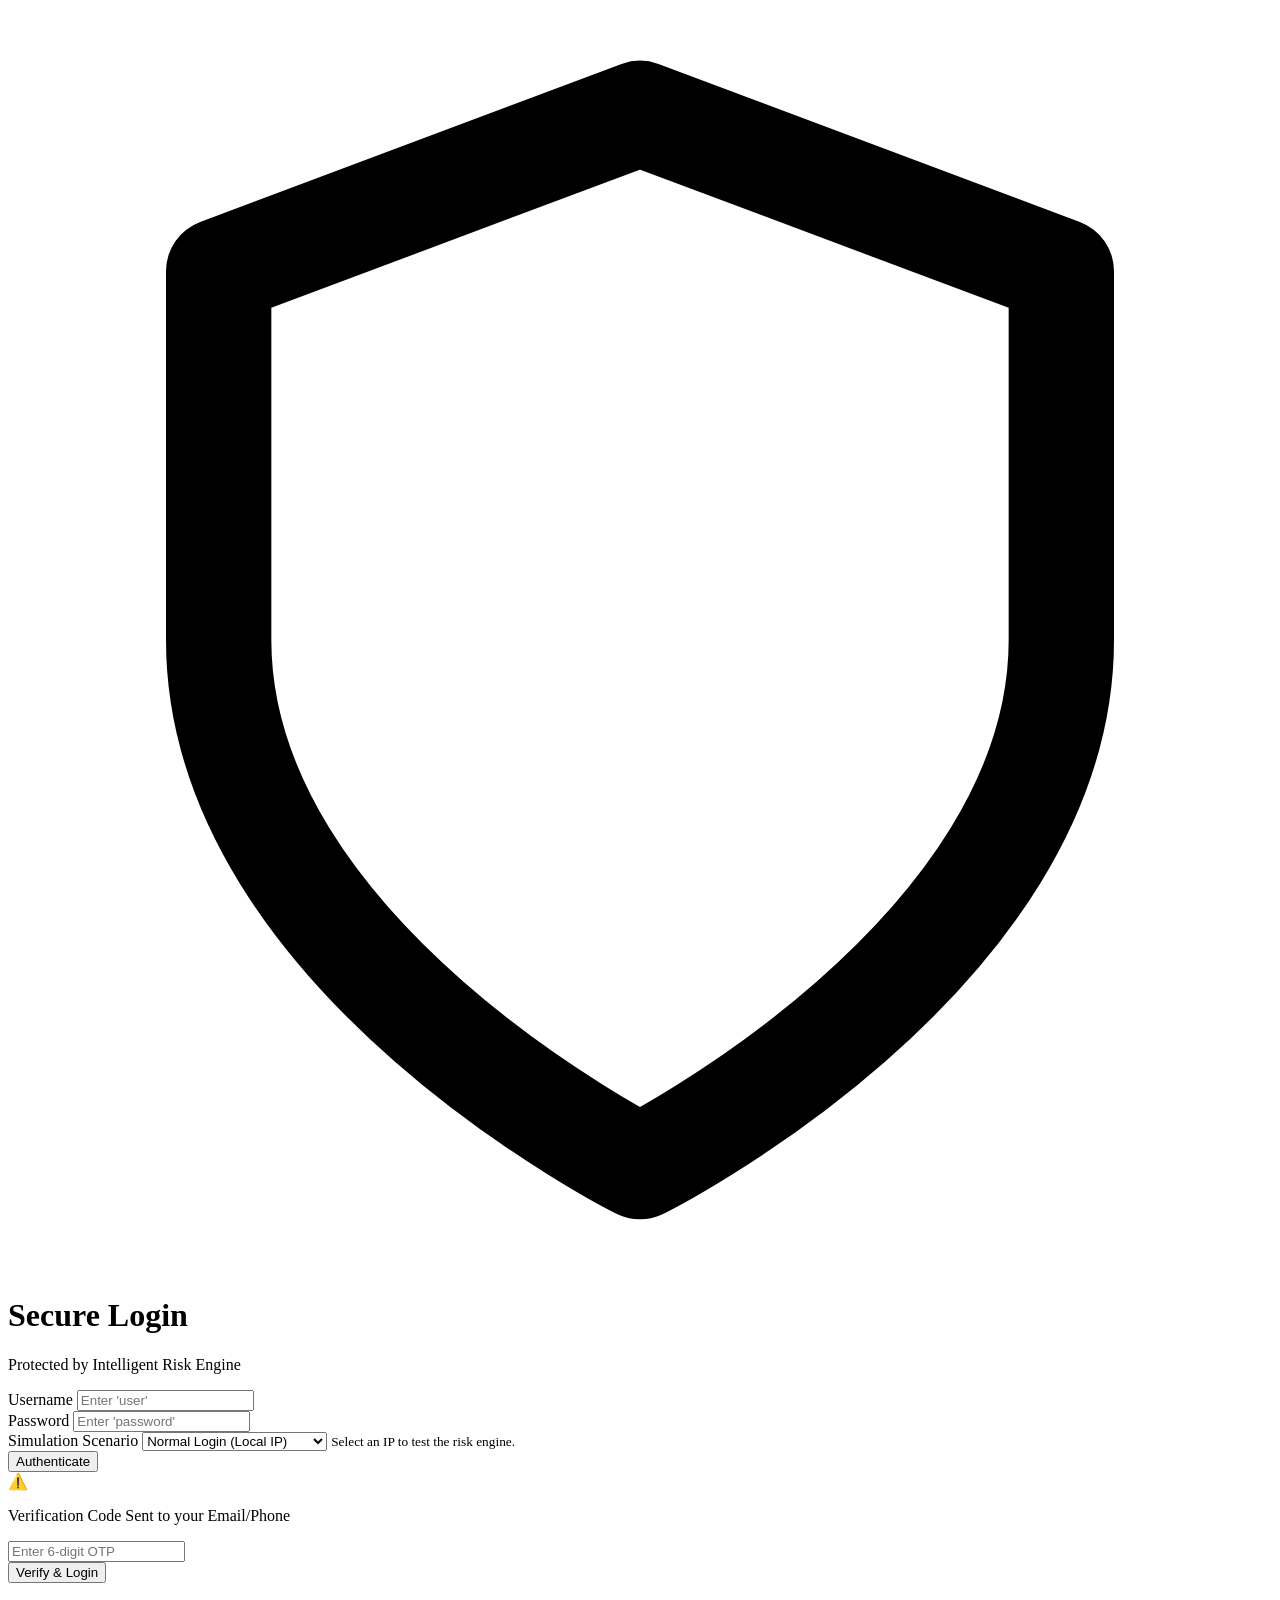
==== src/main/resources/static/index.html @ 78e31d63 "html" ====
<!DOCTYPE html>
<html lang="en">
<head>
    <meta charset="UTF-8">
    <meta name="viewport" content="width=device-width, initial-scale=1.0">
    <title>Secure Login | Fraud Detection System</title>
    <link href="https://fonts.googleapis.com/css2?family=Inter:wght@300;400;600;800&display=swap" rel="stylesheet">
    <link rel="stylesheet" href="css/styles.css">
</head>
<body>
    <div class="blob blob-1"></div>
    <div class="blob blob-2"></div>
    
    <div class="login-container glass-panel">
        <div class="logo">
            <svg viewBox="0 0 24 24" fill="none" xmlns="http://www.w3.org/2000/svg">
                <path d="M12 22s8-4 8-10V5l-8-3-8 3v7c0 6 8 10 8 10z" stroke="currentColor" stroke-width="2" stroke-linecap="round" stroke-linejoin="round"/>
            </svg>
        </div>
        <h1>Secure Login</h1>
        <p class="subtitle">Protected by Intelligent Risk Engine</p>
        
        <form id="loginForm">
            <div class="input-group">
                <label for="username">Username</label>
                <input type="text" id="username" name="username" placeholder="Enter 'user'" required>
            </div>
            
            <div class="input-group">
                <label for="password">Password</label>
                <input type="password" id="password" name="password" placeholder="Enter 'password'" required>
            </div>

            <div class="testing-controls">
                <label for="mockIp">Simulation Scenario</label>
                <select id="mockIp">
                    <option value="127.0.0.1">Normal Login (Local IP)</option>
                    <option value="203.0.113.50">VPN Simulation (Russia IP)</option>
                    <option value="198.51.100.22">VPN Simulation (China IP)</option>
                </select>
                <small>Select an IP to test the risk engine.</small>
            </div>

            <button type="submit" class="btn-primary" id="loginBtn">Authenticate <span class="loader hidden" id="loginLoader"></span></button>
        </form>

        <div id="alertBox" class="alert hidden">
            <span id="alertIcon">⚠️</span>
            <p id="alertMessage"></p>
        </div>
        
        <div id="otpBox" class="otp-container hidden">
            <p>Verification Code Sent to your Email/Phone</p>
            <div class="input-group">
                <input type="text" id="otpCode" placeholder="Enter 6-digit OTP">
            </div>
            <button class="btn-secondary" onclick="window.location.reload()">Verify & Login</button>
        </div>
        
        <div style="margin-top:20px; text-align:center;">
             <a href="dashboard.html" style="color: #a0aec0; font-size: 0.85rem; text-decoration: none;">View Admin Dashboard &rarr;</a>
        </div>
    </div>

    <script>
        document.getElementById('loginForm').addEventListener('submit', async (e) => {
            e.preventDefault();
            
            const btn = document.getElementById('loginBtn');
            const loader = document.getElementById('loginLoader');
            const alertBox = document.getElementById('alertBox');
            const otpBox = document.getElementById('otpBox');
            const alertMsg = document.getElementById('alertMessage');
            const mockIp = document.getElementById('mockIp').value;
            
            btn.disabled = true;
            loader.classList.remove('hidden');
            alertBox.classList.add('hidden');
            alertBox.className = 'alert hidden'; // reset classes
            otpBox.classList.add('hidden');

            const payload = {
                username: e.target.username.value,
                password: e.target.password.value
            };

            try {
                const response = await fetch('/api/auth/login', {
                    method: 'POST',
                    headers: {
                        'Content-Type': 'application/json',
                        'X-Mock-IP': mockIp
                    },
                    body: JSON.stringify(payload)
                });
                
                const data = await response.json();
                
                alertBox.classList.remove('hidden');
                
                if (data.action === 'SAFE') {
                    alertBox.classList.add('alert-success');
                    alertMsg.textContent = `Access Granted. Risk Score: ${data.riskScore}/100. ${data.message}`;
                    setTimeout(() => {
                        window.location.href = 'dashboard.html';
                    }, 1500);
                } else if (data.action === 'OTP_REQUIRED') {
                    alertBox.classList.add('alert-warning');
                    alertMsg.textContent = `Medium Risk (${data.riskScore}/100) detected from new location.`;
                    otpBox.classList.remove('hidden');
                    btn.classList.add('hidden');
                } else if (data.action === 'BLOCKED') {
                    alertBox.classList.add('alert-danger');
                    alertMsg.textContent = `ACCESS DENIED. High Risk (${data.riskScore}/100). Account locked.`;
                    btn.disabled = false;
                } else {
                    alertBox.classList.add('alert-danger');
                    alertMsg.textContent = data.message;
                    btn.disabled = false;
                }
                
            } catch (err) {
                alertBox.classList.remove('hidden');
                alertBox.classList.add('alert-danger');
                alertMsg.textContent = 'Server error occurred.';
                btn.disabled = false;
            } finally {
                loader.classList.add('hidden');
            }
        });
    </script>
</body>
</html>
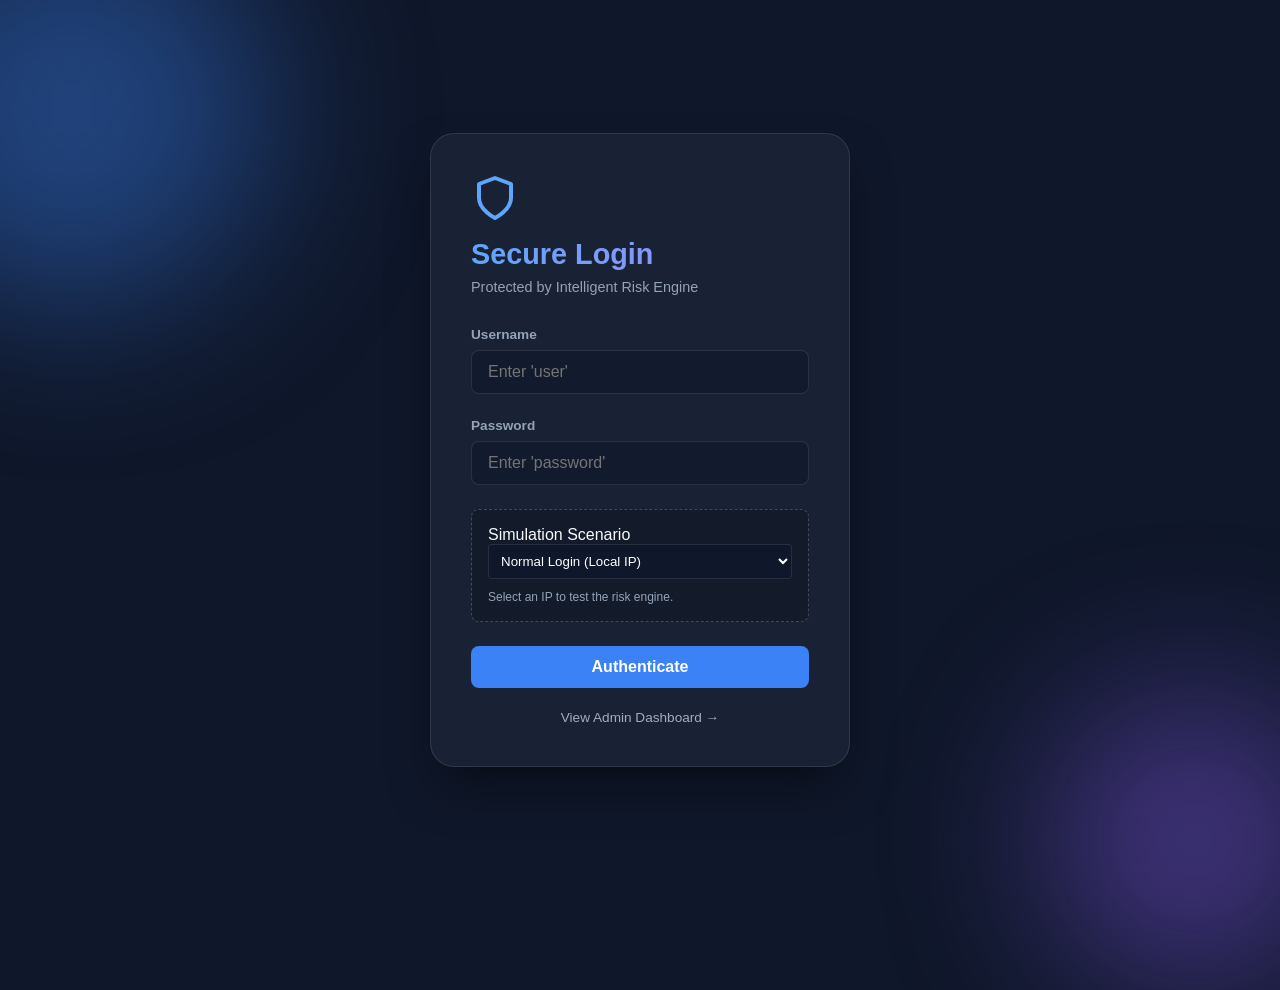
==== commit 15e338d0: "final fixes" ====
--- a/src/main/resources/static/index.html
+++ b/src/main/resources/static/index.html
@@ -45,7 +45,7 @@
         </form>
 
         <div id="alertBox" class="alert hidden">
-            <span id="alertIcon">⚠️</span>
+            <span id="alertIcon">!</span>
             <p id="alertMessage"></p>
         </div>
         
--- a/src/main/resources/static/css/styles.css
+++ b/src/main/resources/static/css/styles.css
@@ -0,0 +1,240 @@
+:root {
+    --bg-dark: #0f172a;
+    --glass-bg: rgba(30, 41, 59, 0.7);
+    --glass-border: rgba(255, 255, 255, 0.1);
+    --primary: #3b82f6;
+    --primary-hover: #2563eb;
+    --text-main: #f8fafc;
+    --text-muted: #94a3b8;
+    --success: #10b981;
+    --warning: #f59e0b;
+    --danger: #ef4444;
+}
+
+* {
+    margin: 0;
+    padding: 0;
+    box-sizing: border-box;
+    font-family: 'Inter', sans-serif;
+}
+
+body {
+    background-color: var(--bg-dark);
+    color: var(--text-main);
+    min-height: 100vh;
+    display: flex;
+    justify-content: center;
+    align-items: center;
+    position: relative;
+    overflow: hidden;
+}
+
+/* Dynamic Background Blobs */
+.blob {
+    position: absolute;
+    filter: blur(80px);
+    z-index: -1;
+    border-radius: 50%;
+    animation: float 10s ease-in-out infinite alternate;
+}
+
+.blob-1 {
+    width: 400px;
+    height: 400px;
+    background: rgba(59, 130, 246, 0.4);
+    top: -10%;
+    left: -10%;
+}
+
+.blob-2 {
+    width: 300px;
+    height: 300px;
+    background: rgba(139, 92, 246, 0.4);
+    bottom: -10%;
+    right: -5%;
+    animation-delay: -5s;
+}
+
+@keyframes float {
+    0% { transform: translate(0, 0) scale(1); }
+    100% { transform: translate(50px, 50px) scale(1.1); }
+}
+
+/* Glassmorphism Panel */
+.glass-panel {
+    background: var(--glass-bg);
+    backdrop-filter: blur(16px);
+    -webkit-backdrop-filter: blur(16px);
+    border: 1px solid var(--glass-border);
+    border-radius: 24px;
+    padding: 2.5rem;
+    width: 100%;
+    max-width: 420px;
+    box-shadow: 0 25px 50px -12px rgba(0, 0, 0, 0.5);
+    z-index: 10;
+}
+
+/* Typography */
+h1 {
+    font-size: 1.8rem;
+    font-weight: 800;
+    margin-bottom: 0.5rem;
+    background: linear-gradient(to right, #60a5fa, #a78bfa);
+    -webkit-background-clip: text;
+    -webkit-text-fill-color: transparent;
+}
+
+h2 {
+    font-size: 1.5rem;
+    margin-bottom: 1.5rem;
+}
+
+.subtitle {
+    color: var(--text-muted);
+    font-size: 0.9rem;
+    margin-bottom: 2rem;
+}
+
+.logo {
+    width: 48px;
+    height: 48px;
+    color: #60a5fa;
+    margin-bottom: 1rem;
+}
+
+/* Form Elements */
+.input-group {
+    margin-bottom: 1.5rem;
+    text-align: left;
+}
+
+.input-group label {
+    display: block;
+    margin-bottom: 0.5rem;
+    font-size: 0.85rem;
+    font-weight: 600;
+    color: var(--text-muted);
+}
+
+.input-group input {
+    width: 100%;
+    padding: 0.75rem 1rem;
+    border-radius: 8px;
+    background: rgba(15, 23, 42, 0.6);
+    border: 1px solid var(--glass-border);
+    color: white;
+    font-size: 1rem;
+    transition: all 0.3s ease;
+}
+
+.input-group input:focus {
+    outline: none;
+    border-color: var(--primary);
+    box-shadow: 0 0 0 2px rgba(59, 130, 246, 0.3);
+}
+
+.testing-controls {
+    margin-bottom: 1.5rem;
+    padding: 1rem;
+    border-radius: 8px;
+    background: rgba(0,0,0,0.2);
+    border: 1px dashed rgba(255,255,255,0.2);
+}
+
+.testing-controls select {
+    width: 100%;
+    padding: 0.5rem;
+    background: var(--bg-dark);
+    color: white;
+    border: 1px solid var(--glass-border);
+    border-radius: 4px;
+    margin-bottom: 0.5rem;
+}
+.testing-controls small { color: var(--text-muted); font-size: 0.75rem; }
+
+/* Buttons */
+.btn-primary, .btn-secondary {
+    width: 100%;
+    padding: 0.75rem 1.5rem;
+    border-radius: 8px;
+    font-size: 1rem;
+    font-weight: 600;
+    cursor: pointer;
+    transition: all 0.2s ease;
+    display: flex;
+    justify-content: center;
+    align-items: center;
+    gap: 0.5rem;
+    border: none;
+}
+
+.btn-primary {
+    background: var(--primary);
+    color: white;
+}
+
+.btn-primary:hover:not(:disabled) {
+    background: var(--primary-hover);
+    transform: translateY(-2px);
+}
+
+.btn-primary:disabled {
+    opacity: 0.7;
+    cursor: not-allowed;
+}
+
+.btn-secondary {
+    background: rgba(255, 255, 255, 0.1);
+    color: white;
+    border: 1px solid rgba(255, 255, 255, 0.1);
+}
+
+.btn-secondary:hover {
+    background: rgba(255, 255, 255, 0.2);
+}
+
+/* Alerts */
+.alert {
+    margin-top: 1.5rem;
+    padding: 1rem;
+    border-radius: 8px;
+    display: flex;
+    align-items: center;
+    gap: 0.75rem;
+    font-size: 0.9rem;
+    font-weight: 600;
+    animation: slideUp 0.3s ease;
+}
+
+@keyframes slideUp {
+    from { opacity: 0; transform: translateY(10px); }
+    to { opacity: 1; transform: translateY(0); }
+}
+
+.alert-success { background: rgba(16, 185, 129, 0.2); border: 1px solid var(--success); color: var(--success); }
+.alert-warning { background: rgba(245, 158, 11, 0.2); border: 1px solid var(--warning); color: var(--warning); }
+.alert-danger { background: rgba(239, 68, 68, 0.2); border: 1px solid var(--danger); color: var(--danger); }
+
+.hidden { display: none !important; }
+
+/* OTP Box */
+.otp-container {
+    margin-top: 1.5rem;
+    animation: slideUp 0.3s ease;
+}
+
+/* Loader */
+.loader {
+    width: 16px;
+    height: 16px;
+    border: 2px solid #fff;
+    border-bottom-color: transparent;
+    border-radius: 50%;
+    display: inline-block;
+    animation: rotation 1s linear infinite;
+}
+
+@keyframes rotation {
+    0% { transform: rotate(0deg); }
+    100% { transform: rotate(360deg); }
+}
